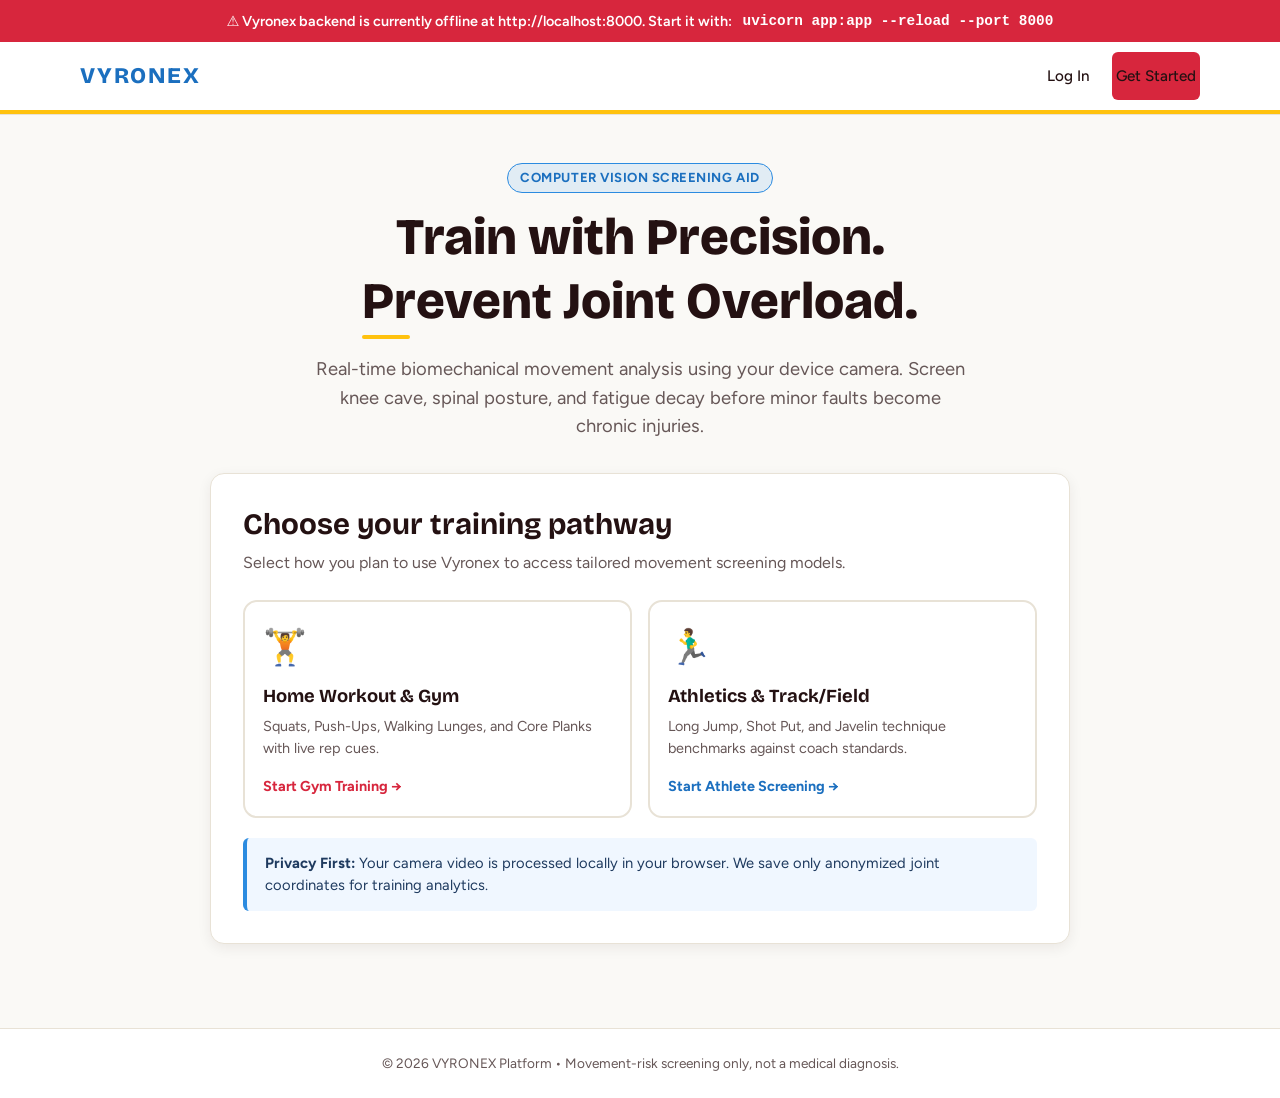
==== frontend/index.html @ e6121cdc "f" ====
<!doctype html>
<html lang="en">
<head>
  <meta charset="utf-8">
  <meta name="viewport" content="width=device-width, initial-scale=1">
  <title>VYRONEX — AI Injury-Risk & Movement Screening</title>
  <link rel="stylesheet" href="assets/css/style.css">
  <script type="module" src="assets/js/guard.js"></script>
</head>
<body>
  <header class="site-header">
    <div class="header-inner">
      <a class="brand" href="index.html">VYRONEX</a>
      <nav>
        <ul class="nav-links">
          <li><a href="login.html">Log In</a></li>
          <li><a href="signup.html" class="btn btn-primary btn-sm">Get Started</a></li>
        </ul>
      </nav>
    </div>
  </header>

  <main class="main-content" style="max-width: 900px; text-align: center; padding-top: 48px;">
    <div style="margin-bottom: 24px;">
      <span class="badge badge-info" style="margin-bottom: 12px;">Computer Vision Screening Aid</span>
      <h1 style="font-size: clamp(2rem, 5vw, 3.2rem); margin-bottom: 16px;">
        Train with Precision.<br>
        <span class="title-accent">Prevent Joint Overload.</span>
      </h1>
      <p style="font-size: 1.15rem; color: var(--muted); max-width: 650px; margin: 0 auto 32px;">
        Real-time biomechanical movement analysis using your device camera. Screen knee cave, spinal posture, and fatigue decay before minor faults become chronic injuries.
      </p>
    </div>

    <!-- Role Card Selection -->
    <div class="card" style="text-align: left; padding: 32px; margin-top: 24px;">
      <h2 style="margin-bottom: 8px;">Choose your training pathway</h2>
      <p style="color: var(--muted); margin-bottom: 24px;">Select how you plan to use Vyronex to access tailored movement screening models.</p>

      <div class="role-grid">
        <a href="signup.html?role=gym" class="role-card" style="text-decoration: none;">
          <div style="font-size: 2.2rem; margin-bottom: 8px;">🏋️</div>
          <strong>Home Workout & Gym</strong>
          <span>Squats, Push-Ups, Walking Lunges, and Core Planks with live rep cues.</span>
          <div style="margin-top: 16px; color: var(--red); font-weight: 700; font-size: 0.9rem;">Start Gym Training &rarr;</div>
        </a>

        <a href="signup.html?role=athlete" class="role-card" style="text-decoration: none;">
          <div style="font-size: 2.2rem; margin-bottom: 8px;">🏃‍♂️</div>
          <strong>Athletics & Track/Field</strong>
          <span>Long Jump, Shot Put, and Javelin technique benchmarks against coach standards.</span>
          <div style="margin-top: 16px; color: var(--blue-deep); font-weight: 700; font-size: 0.9rem;">Start Athlete Screening &rarr;</div>
        </a>
      </div>

      <div class="info-banner" style="margin-bottom: 0;">
        <strong>Privacy First:</strong> Your camera video is processed locally in your browser. We save only anonymized joint coordinates for training analytics.
      </div>
    </div>
  </main>

  <footer style="text-align: center; padding: 24px; color: var(--muted); font-size: 0.85rem; border-top: 1px solid var(--line); margin-top: auto; background: #fff;">
    &copy; 2026 VYRONEX Platform &bull; Movement-risk screening only, not a medical diagnosis.
  </footer>
</body>
</html>
---- frontend/assets/css/style.css ----
@import url('https://fonts.googleapis.com/css2?family=Bricolage+Grotesque:opsz,wght@12..96,600;700;800&family=Figtree:wght@400;500;600;700&display=swap');

:root {
  --white: #FFFFFF;
  --ink: #241112;
  --muted: #665757;
  --line: #E8E2D6;
  --red: #D7263D;
  --red-deep: #9B1226;
  --yellow: #FFC20E;
  --yellow-badge-bg: #FFE27A;
  --yellow-badge-text: #4A3500;
  --yellow-tint: #FFF8DC;
  --blue: #2B8BE0;
  --blue-deep: #1B6FBF;
  --green: #2A9D68;
  --bg-page: #FAF9F6;
  --shadow-sm: 0 2px 6px rgba(36, 17, 18, 0.04);
  --shadow-md: 0 4px 14px rgba(36, 17, 18, 0.07);
  --shadow-lg: 0 10px 24px rgba(36, 17, 18, 0.09);
  --radius-sm: 6px;
  --radius-md: 10px;
  --radius-lg: 14px;
}

* {
  box-sizing: border-box;
  margin: 0;
  padding: 0;
}

body {
  font-family: 'Figtree', system-ui, -apple-system, sans-serif;
  font-size: 16px;
  line-height: 1.55;
  color: var(--ink);
  background-color: var(--bg-page);
  min-height: 100vh;
  display: flex;
  flex-direction: column;
  -webkit-font-smoothing: antialiased;
}

h1, h2, h3, h4, h5, h6 {
  font-family: 'Bricolage Grotesque', system-ui, sans-serif;
  color: var(--ink);
  line-height: 1.25;
  font-weight: 700;
}

h1 {
  font-size: clamp(1.8rem, 4vw, 2.5rem);
  font-weight: 800;
}

h2 {
  font-size: clamp(1.4rem, 3vw, 1.85rem);
}

h3 {
  font-size: 1.2rem;
}

a {
  color: var(--red);
  text-decoration: none;
  transition: opacity 0.2s ease;
}

a:hover {
  text-decoration: underline;
}

a:focus-visible, button:focus-visible, input:focus-visible, select:focus-visible, textarea:focus-visible {
  outline: 3px solid var(--blue);
  outline-offset: 2px;
}

/* Yellow title underline accent */
.title-accent {
  position: relative;
  display: inline-block;
  padding-bottom: 6px;
}

.title-accent::after {
  content: '';
  position: absolute;
  bottom: 0;
  left: 0;
  width: 48px;
  height: 4px;
  background-color: var(--yellow);
  border-radius: 2px;
}

/* Header & Top Bar with Yellow Stripe */
.site-header {
  background: var(--white);
  border-bottom: 1px solid var(--line);
  position: relative;
  z-index: 50;
}

.site-header::after {
  content: '';
  display: block;
  width: 100%;
  height: 3.5px;
  background-color: var(--yellow);
}

.header-inner {
  max-width: 1160px;
  margin: 0 auto;
  padding: 0 20px;
  min-height: 68px;
  display: flex;
  align-items: center;
  justify-content: space-between;
  gap: 16px;
}

.brand {
  font-family: 'Bricolage Grotesque', sans-serif;
  font-size: 1.4rem;
  font-weight: 800;
  letter-spacing: 0.08em;
  color: var(--blue-deep);
  text-decoration: none;
  display: inline-flex;
  align-items: center;
  gap: 8px;
}

.brand:hover {
  text-decoration: none;
  opacity: 0.9;
}

.nav-links {
  display: flex;
  align-items: center;
  gap: 18px;
  list-style: none;
  flex-wrap: wrap;
}

.nav-links a {
  color: var(--ink);
  font-weight: 500;
  font-size: 0.95rem;
  padding: 8px 4px;
  position: relative;
  min-height: 48px;
  display: inline-flex;
  align-items: center;
}

.nav-links a:hover {
  color: var(--red);
  text-decoration: none;
}

.nav-links a.active {
  color: var(--red);
  font-weight: 700;
}

.nav-links a.active::after {
  content: '';
  position: absolute;
  bottom: 6px;
  left: 0;
  right: 0;
  height: 2.5px;
  background: var(--red);
  border-radius: 2px;
}

/* Main Layout & Containers */
.main-content {
  flex: 1;
  max-width: 1160px;
  width: 100%;
  margin: 0 auto;
  padding: 32px 20px 60px;
}

/* Cards & Panels */
.card {
  background: var(--white);
  border: 1px solid var(--line);
  border-radius: var(--radius-lg);
  padding: 24px;
  box-shadow: var(--shadow-md);
  margin-bottom: 24px;
}

.card-title {
  font-size: 1.25rem;
  margin-bottom: 12px;
  display: flex;
  align-items: center;
  justify-content: space-between;
}

/* Buttons */
button, .btn {
  font-family: inherit;
  font-size: 1rem;
  font-weight: 600;
  min-height: 48px;
  padding: 10px 24px;
  border-radius: var(--radius-md);
  border: 0;
  cursor: pointer;
  display: inline-flex;
  align-items: center;
  justify-content: center;
  gap: 8px;
  text-decoration: none;
  transition: all 0.15s ease-in-out;
}

button:disabled, .btn:disabled {
  opacity: 0.6;
  cursor: not-allowed;
}

.btn-primary {
  background: var(--red);
  color: var(--white);
}

.btn-primary:hover:not(:disabled) {
  background: #bf1c31;
  text-decoration: none;
  transform: translateY(-1px);
}

.btn-secondary {
  background: transparent;
  color: var(--blue);
  border: 2px solid var(--blue);
}

.btn-secondary:hover:not(:disabled) {
  background: rgba(43, 139, 224, 0.08);
  text-decoration: none;
}

.btn-blue {
  background: var(--blue);
  color: var(--white);
}

.btn-blue:hover:not(:disabled) {
  background: var(--blue-deep);
  text-decoration: none;
}

.btn-sm {
  min-height: 38px;
  padding: 6px 14px;
  font-size: 0.88rem;
  border-radius: var(--radius-sm);
}

/* Status Badges */
.badge {
  display: inline-flex;
  align-items: center;
  gap: 5px;
  padding: 4px 12px;
  border-radius: 999px;
  font-size: 0.82rem;
  font-weight: 700;
  text-transform: uppercase;
  letter-spacing: 0.04em;
}

.badge-good {
  background: var(--green);
  color: var(--white);
}

.badge-fix {
  background: var(--yellow-badge-bg);
  color: var(--yellow-badge-text);
  border: 1px solid var(--yellow);
}

.badge-risky {
  background: var(--red-deep);
  color: var(--white);
}

.badge-info {
  background: rgba(43, 139, 224, 0.12);
  color: var(--blue-deep);
  border: 1px solid var(--blue);
}

/* Form Styles */
.form-group {
  margin-bottom: 20px;
}

.form-group label {
  display: block;
  font-weight: 600;
  font-size: 0.95rem;
  margin-bottom: 6px;
  color: var(--ink);
}

.form-group .form-help {
  font-size: 0.85rem;
  color: var(--muted);
  margin-top: 4px;
}

input[type="text"],
input[type="email"],
input[type="password"],
input[type="number"],
input[type="date"],
select,
textarea {
  width: 100%;
  min-height: 48px;
  padding: 10px 14px;
  font-family: inherit;
  font-size: 1rem;
  color: var(--ink);
  background: var(--white);
  border: 1.5px solid var(--line);
  border-radius: var(--radius-md);
  transition: border-color 0.15s ease;
}

input:focus, select:focus, textarea:focus {
  border-color: var(--blue);
}

/* Role Selector Cards */
.role-grid {
  display: grid;
  grid-template-columns: 1fr 1fr;
  gap: 16px;
  margin-bottom: 20px;
}

@media (max-width: 600px) {
  .role-grid {
    grid-template-columns: 1fr;
  }
}

.role-card {
  border: 2px solid var(--line);
  border-radius: var(--radius-lg);
  padding: 18px;
  background: var(--white);
  cursor: pointer;
  transition: all 0.2s ease;
  display: flex;
  flex-direction: column;
  position: relative;
}

.role-card:hover {
  border-color: var(--yellow);
}

.role-card.selected {
  background: var(--yellow-tint);
  border-color: var(--yellow);
  box-shadow: 0 0 0 1px var(--yellow);
}

.role-card input[type="radio"] {
  position: absolute;
  top: 18px;
  right: 18px;
  width: 20px;
  height: 20px;
  accent-color: var(--red);
}

.role-card strong {
  font-family: 'Bricolage Grotesque', sans-serif;
  font-size: 1.15rem;
  color: var(--ink);
  margin-bottom: 4px;
}

.role-card span {
  font-size: 0.9rem;
  color: var(--muted);
}

/* Info & Disclaimer Banners */
.info-banner {
  background: #f0f7ff;
  border-left: 4px solid var(--blue);
  padding: 14px 18px;
  border-radius: var(--radius-sm);
  margin-bottom: 20px;
  color: #1e3a5f;
  font-size: 0.92rem;
}

.medical-disclaimer {
  background: #fff8f8;
  border-left: 4px solid var(--red);
  padding: 14px 18px;
  border-radius: var(--radius-sm);
  color: #7f1d1d;
  font-size: 0.88rem;
  margin-top: 24px;
}

/* Notification & Alerts */
.alert-error {
  background: #fef2f2;
  border: 1px solid #fecaca;
  color: var(--red-deep);
  padding: 14px 18px;
  border-radius: var(--radius-md);
  margin-bottom: 20px;
  font-size: 0.95rem;
}

.alert-success {
  background: #f0fdf4;
  border: 1px solid #bbf7d0;
  color: #166534;
  padding: 14px 18px;
  border-radius: var(--radius-md);
  margin-bottom: 20px;
  font-size: 0.95rem;
}

/* Backend Down Warning Bar */
.backend-banner {
  background: var(--red);
  color: var(--white);
  padding: 10px 20px;
  text-align: center;
  font-weight: 600;
  font-size: 0.9rem;
  display: flex;
  align-items: center;
  justify-content: center;
  gap: 10px;
}

/* Tables */
.table-responsive {
  overflow-x: auto;
  border-radius: var(--radius-md);
  border: 1px solid var(--line);
  background: var(--white);
}

.data-table {
  width: 100%;
  border-collapse: collapse;
  text-align: left;
}

.data-table th {
  background: var(--blue);
  color: var(--white);
  font-family: 'Bricolage Grotesque', sans-serif;
  font-weight: 700;
  padding: 14px 16px;
  font-size: 0.9rem;
  letter-spacing: 0.03em;
}

.data-table td {
  padding: 14px 16px;
  border-bottom: 1px solid var(--line);
  font-size: 0.95rem;
}

.data-table tbody tr:hover {
  background-color: #faf8f5;
  cursor: pointer;
}

/* Activity Grid */
.activity-grid {
  display: grid;
  grid-template-columns: repeat(auto-fill, minmax(260px, 1fr));
  gap: 20px;
  margin-top: 20px;
}

.activity-card {
  background: var(--white);
  border: 1px solid var(--line);
  border-radius: var(--radius-lg);
  padding: 22px;
  box-shadow: var(--shadow-md);
  display: flex;
  flex-direction: column;
  justify-content: space-between;
  transition: transform 0.2s ease, box-shadow 0.2s ease;
  text-decoration: none;
  color: inherit;
}

.activity-card:hover {
  transform: translateY(-3px);
  box-shadow: var(--shadow-lg);
  border-color: var(--blue);
  text-decoration: none;
}

.activity-icon {
  font-size: 2.2rem;
  margin-bottom: 12px;
}

.activity-card h3 {
  color: var(--blue-deep);
  margin-bottom: 6px;
}

.activity-card p {
  color: var(--muted);
  font-size: 0.9rem;
  margin-bottom: 16px;
  flex: 1;
}

/* Camera & Live Workout Panel */
.camera-panel {
  background: var(--white);
  border: 1px solid var(--line);
  border-top: 4px solid var(--blue);
  border-radius: var(--radius-lg);
  padding: 20px;
  box-shadow: var(--shadow-md);
}

.camera-wrapper {
  position: relative;
  width: 100%;
  max-width: 680px;
  margin: 0 auto;
  aspect-ratio: 4/3;
  background: #111;
  border-radius: var(--radius-md);
  overflow: hidden;
}

.camera-wrapper video, .camera-wrapper canvas {
  position: absolute;
  inset: 0;
  width: 100%;
  height: 100%;
  object-fit: cover;
}

.coach-hud {
  margin-top: 16px;
  background: #faf8f5;
  border: 1px solid var(--line);
  border-radius: var(--radius-md);
  padding: 16px;
  text-align: center;
}

.coach-hud-cue {
  font-family: 'Bricolage Grotesque', sans-serif;
  font-size: 1.4rem;
  font-weight: 800;
  color: var(--red);
  min-height: 2.2em;
  display: flex;
  align-items: center;
  justify-content: center;
}

/* Tabs */
.tab-row {
  display: flex;
  gap: 10px;
  border-bottom: 2px solid var(--line);
  margin-bottom: 20px;
}

.tab-btn {
  background: none;
  border: none;
  border-radius: 0;
  padding: 12px 20px;
  font-weight: 600;
  color: var(--muted);
  border-bottom: 3px solid transparent;
  margin-bottom: -2px;
}

.tab-btn.active {
  color: var(--red);
  border-bottom-color: var(--red);
}

/* Loading Spinners */
.spinner {
  display: inline-block;
  width: 22px;
  height: 22px;
  border: 3px solid rgba(0, 0, 0, 0.1);
  border-top-color: currentColor;
  border-radius: 50%;
  animation: spin 0.8s linear infinite;
}

@keyframes spin {
  to { transform: rotate(360deg); }
}

@media (prefers-reduced-motion: reduce) {
  * {
    animation-duration: 0.01ms !important;
    transition-duration: 0.01ms !important;
  }
}
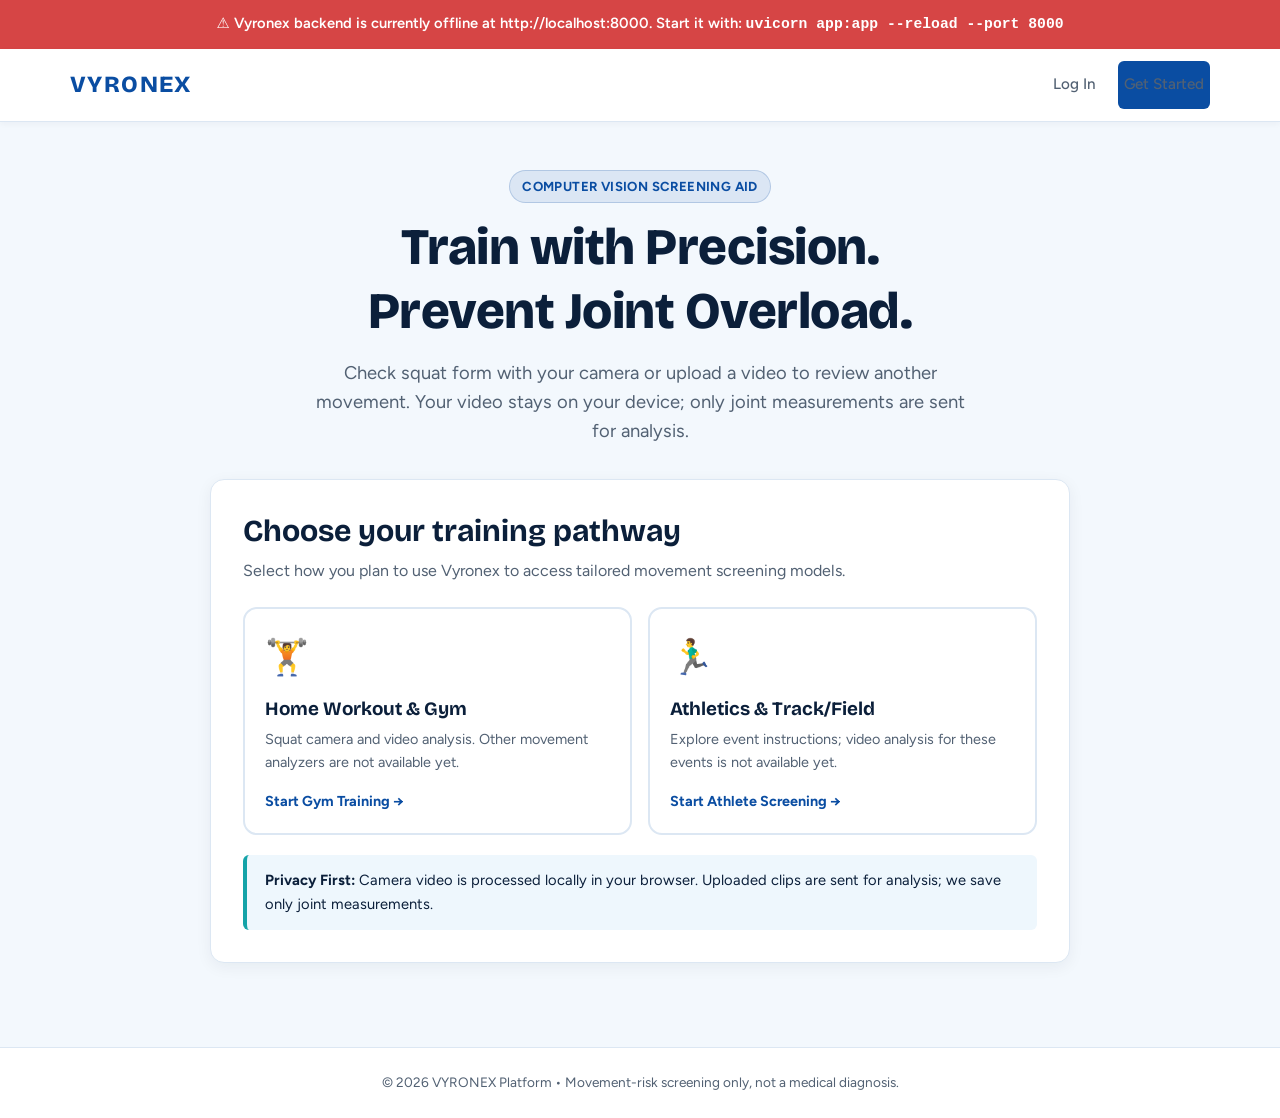
==== commit 48ce7a63: "fd" ====
--- a/frontend/index.html
+++ b/frontend/index.html
@@ -28,7 +28,7 @@
         <span class="title-accent">Prevent Joint Overload.</span>
       </h1>
       <p style="font-size: 1.15rem; color: var(--muted); max-width: 650px; margin: 0 auto 32px;">
-        Real-time biomechanical movement analysis using your device camera. Screen knee cave, spinal posture, and fatigue decay before minor faults become chronic injuries.
+        Check squat form with your camera or upload a video to review another movement. Your video stays on your device; only joint measurements are sent for analysis.
       </p>
     </div>
 
@@ -41,20 +41,20 @@
         <a href="signup.html?role=gym" class="role-card" style="text-decoration: none;">
           <div style="font-size: 2.2rem; margin-bottom: 8px;">🏋️</div>
           <strong>Home Workout & Gym</strong>
-          <span>Squats, Push-Ups, Walking Lunges, and Core Planks with live rep cues.</span>
+          <span>Squat camera and video analysis. Other movement analyzers are not available yet.</span>
           <div style="margin-top: 16px; color: var(--red); font-weight: 700; font-size: 0.9rem;">Start Gym Training &rarr;</div>
         </a>
 
         <a href="signup.html?role=athlete" class="role-card" style="text-decoration: none;">
           <div style="font-size: 2.2rem; margin-bottom: 8px;">🏃‍♂️</div>
           <strong>Athletics & Track/Field</strong>
-          <span>Long Jump, Shot Put, and Javelin technique benchmarks against coach standards.</span>
+          <span>Explore event instructions; video analysis for these events is not available yet.</span>
           <div style="margin-top: 16px; color: var(--blue-deep); font-weight: 700; font-size: 0.9rem;">Start Athlete Screening &rarr;</div>
         </a>
       </div>
 
       <div class="info-banner" style="margin-bottom: 0;">
-        <strong>Privacy First:</strong> Your camera video is processed locally in your browser. We save only anonymized joint coordinates for training analytics.
+        <strong>Privacy First:</strong> Camera video is processed locally in your browser. Uploaded clips are sent for analysis; we save only joint measurements.
       </div>
     </div>
   </main>
--- a/frontend/assets/css/style.css
+++ b/frontend/assets/css/style.css
@@ -1,26 +1,49 @@
 @import url('https://fonts.googleapis.com/css2?family=Bricolage+Grotesque:opsz,wght@12..96,600;700;800&family=Figtree:wght@400;500;600;700&display=swap');
 
 :root {
-  --white: #FFFFFF;
-  --ink: #241112;
-  --muted: #665757;
-  --line: #E8E2D6;
-  --red: #D7263D;
-  --red-deep: #9B1226;
-  --yellow: #FFC20E;
-  --yellow-badge-bg: #FFE27A;
-  --yellow-badge-text: #4A3500;
-  --yellow-tint: #FFF8DC;
-  --blue: #2B8BE0;
-  --blue-deep: #1B6FBF;
-  --green: #2A9D68;
-  --bg-page: #FAF9F6;
-  --shadow-sm: 0 2px 6px rgba(36, 17, 18, 0.04);
-  --shadow-md: 0 4px 14px rgba(36, 17, 18, 0.07);
-  --shadow-lg: 0 10px 24px rgba(36, 17, 18, 0.09);
+  --primary: #0A4DA2;       /* Deep Medical Blue: main buttons, links, active tab, logo */
+  --secondary: #14A3A8;     /* Teal: secondary buttons, icons, progress, chart accents */
+  --accent: #5BB8F5;        /* Sky Blue: highlights, hover, focus ring, selected states */
+  --bg: #F3F8FD;            /* Soft Blue-White: page background */
+  --card: #FFFFFF;          /* Cards, forms, panels (1px border #DCE7F3, soft shadow) */
+  --heading: #0B1F3A;       /* Dark Navy: all headings */
+  --text: #526173;          /* Slate Gray: body and secondary text */
+  --success: #22A06B;       /* Green: correct reps and "Good" only */
+  --warn: #E8A317;          /* Amber: "Fix / Watch your form" */
+  --danger: #D64545;        /* Red: "High risk" */
+  --border: #DCE7F3;
+  --ink: var(--heading);
+  --muted: var(--text);
+  --line: var(--border);
+  --red: var(--primary);
+  --red-deep: var(--danger);
+  --yellow: var(--accent);
+  --yellow-badge-text: var(--heading);
+  --yellow-tint: rgba(91, 184, 245, 0.14);
+  --blue: var(--primary);
+  --blue-deep: var(--primary);
+  --green: var(--success);
+  --surface: var(--bg);
+  --surface-raised: var(--card);
+  --white: var(--card);
+  --shadow-sm: 0 2px 6px rgba(11, 31, 58, 0.04);
+  --shadow-md: 0 4px 16px rgba(11, 31, 58, 0.06);
+  --shadow-lg: 0 10px 28px rgba(11, 31, 58, 0.09);
   --radius-sm: 6px;
   --radius-md: 10px;
   --radius-lg: 14px;
+}
+
+.alignment-gauge[data-status="Good"] {
+  background: conic-gradient(var(--success) 0deg, #e8edf4 0deg);
+}
+
+.alignment-gauge[data-status="Watch"] {
+  background: conic-gradient(var(--warn) 0deg, #e8edf4 0deg);
+}
+
+.alignment-gauge[data-status="Fix"] {
+  background: conic-gradient(var(--danger) 0deg, #e8edf4 0deg);
 }
 
 * {
@@ -29,12 +52,16 @@
   padding: 0;
 }
 
+[hidden] {
+  display: none !important;
+}
+
 body {
-  font-family: 'Figtree', system-ui, -apple-system, sans-serif;
+  font-family: 'Figtree', system-ui, -apple-system, BlinkMacSystemFont, "Segoe UI", Roboto, sans-serif;
   font-size: 16px;
-  line-height: 1.55;
-  color: var(--ink);
-  background-color: var(--bg-page);
+  line-height: 1.6;
+  color: var(--text);
+  background-color: var(--bg);
   min-height: 100vh;
   display: flex;
   flex-direction: column;
@@ -43,78 +70,59 @@
 
 h1, h2, h3, h4, h5, h6 {
   font-family: 'Bricolage Grotesque', system-ui, sans-serif;
-  color: var(--ink);
+  color: var(--heading);
   line-height: 1.25;
   font-weight: 700;
 }
 
 h1 {
-  font-size: clamp(1.8rem, 4vw, 2.5rem);
+  font-size: clamp(1.85rem, 4.5vw, 2.6rem);
   font-weight: 800;
+  letter-spacing: -0.01em;
 }
 
 h2 {
-  font-size: clamp(1.4rem, 3vw, 1.85rem);
+  font-size: clamp(1.4rem, 3.2vw, 1.9rem);
 }
 
 h3 {
-  font-size: 1.2rem;
+  font-size: 1.22rem;
 }
 
 a {
-  color: var(--red);
+  color: var(--primary);
   text-decoration: none;
-  transition: opacity 0.2s ease;
+  transition: color 0.15s ease, opacity 0.15s ease;
 }
 
 a:hover {
   text-decoration: underline;
 }
 
-a:focus-visible, button:focus-visible, input:focus-visible, select:focus-visible, textarea:focus-visible {
-  outline: 3px solid var(--blue);
+a:focus-visible,
+button:focus-visible,
+input:focus-visible,
+select:focus-visible,
+textarea:focus-visible {
+  outline: 3px solid var(--accent);
   outline-offset: 2px;
 }
 
-/* Yellow title underline accent */
-.title-accent {
-  position: relative;
-  display: inline-block;
-  padding-bottom: 6px;
-}
-
-.title-accent::after {
-  content: '';
-  position: absolute;
-  bottom: 0;
-  left: 0;
-  width: 48px;
-  height: 4px;
-  background-color: var(--yellow);
-  border-radius: 2px;
-}
-
-/* Header & Top Bar with Yellow Stripe */
+/* Header & Top Navigation */
 .site-header {
-  background: var(--white);
-  border-bottom: 1px solid var(--line);
-  position: relative;
-  z-index: 50;
-}
-
-.site-header::after {
-  content: '';
-  display: block;
-  width: 100%;
-  height: 3.5px;
-  background-color: var(--yellow);
+  background: var(--card);
+  border-bottom: 1px solid var(--border);
+  position: sticky;
+  top: 0;
+  z-index: 100;
+  box-shadow: var(--shadow-sm);
 }
 
 .header-inner {
-  max-width: 1160px;
+  max-width: 1180px;
   margin: 0 auto;
   padding: 0 20px;
-  min-height: 68px;
+  min-height: 72px;
   display: flex;
   align-items: center;
   justify-content: space-between;
@@ -123,10 +131,10 @@
 
 .brand {
   font-family: 'Bricolage Grotesque', sans-serif;
-  font-size: 1.4rem;
+  font-size: 1.45rem;
   font-weight: 800;
-  letter-spacing: 0.08em;
-  color: var(--blue-deep);
+  letter-spacing: 0.06em;
+  color: var(--primary);
   text-decoration: none;
   display: inline-flex;
   align-items: center;
@@ -135,22 +143,32 @@
 
 .brand:hover {
   text-decoration: none;
-  opacity: 0.9;
+  opacity: 0.92;
+}
+
+.brand-badge {
+  font-size: 0.72rem;
+  font-weight: 700;
+  padding: 2px 8px;
+  border-radius: 999px;
+  background: rgba(10, 77, 162, 0.08);
+  color: var(--primary);
+  text-transform: uppercase;
 }
 
 .nav-links {
   display: flex;
   align-items: center;
-  gap: 18px;
+  gap: 16px;
   list-style: none;
   flex-wrap: wrap;
 }
 
 .nav-links a {
-  color: var(--ink);
+  color: var(--text);
   font-weight: 500;
   font-size: 0.95rem;
-  padding: 8px 4px;
+  padding: 8px 6px;
   position: relative;
   min-height: 48px;
   display: inline-flex;
@@ -158,39 +176,334 @@
 }
 
 .nav-links a:hover {
-  color: var(--red);
+  color: var(--primary);
   text-decoration: none;
 }
 
 .nav-links a.active {
-  color: var(--red);
+  color: var(--primary);
   font-weight: 700;
 }
 
 .nav-links a.active::after {
   content: '';
   position: absolute;
-  bottom: 6px;
+  bottom: 8px;
   left: 0;
   right: 0;
-  height: 2.5px;
-  background: var(--red);
+  height: 3px;
+  background: var(--primary);
   border-radius: 2px;
 }
 
-/* Main Layout & Containers */
+/* Main Container Layout */
 .main-content {
   flex: 1;
-  max-width: 1160px;
+  max-width: 1180px;
   width: 100%;
   margin: 0 auto;
   padding: 32px 20px 60px;
 }
 
+.alignment-dashboard {
+  margin-bottom: 30px;
+}
+
+.alignment-dashboard-content {
+  display: grid;
+  gap: 18px;
+}
+
+.alignment-dashboard-top,
+.alignment-chart-grid {
+  display: grid;
+  grid-template-columns: repeat(auto-fit, minmax(min(100%, 250px), 1fr));
+  gap: 16px;
+  align-items: stretch;
+}
+
+.alignment-overview,
+.body-map-card,
+.alignment-focus-card {
+  min-height: 210px;
+  padding: 18px;
+  border: 1px solid var(--border);
+  border-radius: var(--radius-md);
+  background: var(--card);
+}
+
+.alignment-overview {
+  display: flex;
+  align-items: center;
+  gap: 18px;
+}
+
+.alignment-dashboard-gauge,
+.alignment-gauge {
+  --gauge-color: var(--text);
+  display: grid;
+  place-items: center;
+  flex: 0 0 auto;
+  width: 120px;
+  height: 120px;
+  border-radius: 50%;
+  background: conic-gradient(var(--gauge-color) 0deg, #e8edf4 0deg);
+  position: relative;
+}
+
+.alignment-dashboard-gauge::before,
+.alignment-gauge::before {
+  content: "";
+  position: absolute;
+  inset: 9px;
+  border-radius: 50%;
+  background: var(--card);
+}
+
+.alignment-dashboard-gauge span,
+.alignment-gauge span {
+  position: relative;
+  display: flex;
+  align-items: baseline;
+  color: var(--heading);
+}
+
+.alignment-dashboard-gauge strong,
+.alignment-gauge span {
+  font-size: 1.7rem;
+  font-weight: 800;
+}
+
+.alignment-dashboard-gauge small {
+  color: var(--muted);
+  font-size: 0.8rem;
+}
+
+.alignment-status {
+  display: inline-flex;
+  align-items: center;
+  min-height: 26px;
+  padding: 2px 9px;
+  border-radius: 999px;
+  font-weight: 700;
+}
+
+.alignment-status.is-good,
+.body-map-part.is-good {
+  color: var(--success);
+}
+
+.alignment-status.is-watch,
+.body-map-part.is-watch {
+  color: var(--warn);
+}
+
+.alignment-status.is-fix,
+.body-map-part.is-fix {
+  color: var(--danger);
+}
+
+.alignment-status.is-unassessed {
+  color: #7b8794;
+  background: #edf1f5;
+}
+
+.body-map-card {
+  text-align: center;
+}
+
+.body-map-card svg {
+  display: block;
+  height: 150px;
+  margin: 6px auto;
+}
+
+.body-map-part {
+  fill: currentColor;
+  stroke: currentColor;
+  stroke-width: 3px;
+  opacity: 0.65;
+}
+
+.body-map-limb {
+  fill: none;
+  stroke-width: 8px;
+  stroke-linecap: round;
+}
+
+.alignment-legend {
+  display: flex;
+  flex-wrap: wrap;
+  justify-content: center;
+  gap: 8px 14px;
+  margin: 8px 0;
+  font-size: 0.88rem;
+}
+
+.alignment-legend span {
+  display: inline-flex;
+  align-items: center;
+  gap: 5px;
+}
+
+.alignment-legend i {
+  width: 11px;
+  height: 11px;
+  border-radius: 50%;
+  background: #aeb8c2;
+}
+
+.alignment-legend i.is-good { background: var(--success); }
+.alignment-legend i.is-watch { background: var(--warn); }
+.alignment-legend i.is-fix { background: var(--danger); }
+
+.body-map-part.is-unassessed {
+  color: #aeb8c2;
+}
+
+.alignment-chart {
+  height: 190px;
+  position: relative;
+}
+
+.alignment-chart p {
+  padding: 54px 12px;
+  text-align: center;
+  color: var(--muted);
+}
+
+.alignment-focus-card {
+  border-left: 4px solid var(--secondary);
+}
+
+.live-analysis-layout {
+  display: grid;
+  grid-template-columns: minmax(0, 1.7fr) minmax(260px, 0.8fr);
+  gap: 16px;
+  align-items: start;
+}
+
+.live-alignment-panel {
+  margin: 0;
+  padding: 16px;
+}
+
+.live-alignment-panel .alignment-gauge {
+  width: 100px;
+  height: 100px;
+  margin: 10px auto 4px;
+}
+
+.alignment-metrics-list {
+  display: grid;
+  gap: 10px;
+  margin-top: 12px;
+}
+
+.alignment-metric {
+  padding-bottom: 8px;
+  border-bottom: 1px solid var(--border);
+}
+
+.alignment-metric > div:first-child {
+  display: flex;
+  align-items: center;
+  justify-content: space-between;
+  gap: 8px;
+}
+
+.alignment-metric strong {
+  font-size: 0.82rem;
+}
+
+.alignment-metric small {
+  display: block;
+  color: var(--muted);
+  font-size: 0.9rem;
+}
+
+.alignment-meter {
+  height: 6px;
+  margin-top: 5px;
+  overflow: hidden;
+  border-radius: 99px;
+  background: #e8edf4;
+}
+
+.alignment-meter i {
+  display: block;
+  height: 100%;
+  background: var(--text);
+}
+
+.alignment-meter i.is-good { background: var(--success); }
+.alignment-meter i.is-watch { background: var(--warn); }
+.alignment-meter i.is-fix { background: var(--danger); }
+.alignment-unassessed { color: var(--muted); }
+
+.report-alignment-summary {
+  display: flex;
+  align-items: center;
+  gap: 16px;
+  margin-bottom: 14px;
+}
+
+.report-alignment-summary .alignment-gauge {
+  width: 92px;
+  height: 92px;
+}
+
+.alignment-strip {
+  display: flex;
+  flex-wrap: wrap;
+  gap: 6px;
+  margin: 10px 0 16px;
+}
+
+.alignment-strip-item {
+  width: 26px;
+  height: 26px;
+  border-radius: 5px;
+  border: 1px solid var(--border);
+  background: #e8edf4;
+}
+
+.alignment-strip-item.is-good { background: var(--success); }
+.alignment-strip-item.is-watch { background: var(--warn); }
+.alignment-strip-item.is-fix { background: var(--danger); }
+
+.alignment-report-table {
+  width: 100%;
+  border-collapse: collapse;
+}
+
+.alignment-report-table th,
+.alignment-report-table td {
+  padding: 9px;
+  border-bottom: 1px solid var(--border);
+  text-align: left;
+  vertical-align: top;
+}
+
+.alignment-report-table th {
+  color: var(--card);
+  background: var(--primary);
+}
+
+@media (max-width: 760px) {
+  .live-analysis-layout {
+    grid-template-columns: 1fr;
+  }
+
+  .alignment-overview {
+    min-height: auto;
+  }
+}
+
 /* Cards & Panels */
 .card {
-  background: var(--white);
-  border: 1px solid var(--line);
+  background: var(--card);
+  border: 1px solid var(--border);
   border-radius: var(--radius-lg);
   padding: 24px;
   box-shadow: var(--shadow-md);
@@ -200,6 +513,7 @@
 .card-title {
   font-size: 1.25rem;
   margin-bottom: 12px;
+  color: var(--heading);
   display: flex;
   align-items: center;
   justify-content: space-between;
@@ -224,82 +538,83 @@
 }
 
 button:disabled, .btn:disabled {
-  opacity: 0.6;
+  opacity: 0.55;
   cursor: not-allowed;
 }
 
 .btn-primary {
-  background: var(--red);
-  color: var(--white);
+  background: var(--primary);
+  color: var(--card);
 }
 
 .btn-primary:hover:not(:disabled) {
-  background: #bf1c31;
+  background: #083d82;
   text-decoration: none;
   transform: translateY(-1px);
+  box-shadow: var(--shadow-sm);
 }
 
 .btn-secondary {
   background: transparent;
-  color: var(--blue);
-  border: 2px solid var(--blue);
+  color: var(--secondary);
+  border: 2px solid var(--secondary);
 }
 
 .btn-secondary:hover:not(:disabled) {
-  background: rgba(43, 139, 224, 0.08);
+  background: rgba(20, 163, 168, 0.08);
   text-decoration: none;
 }
 
-.btn-blue {
-  background: var(--blue);
-  color: var(--white);
-}
-
-.btn-blue:hover:not(:disabled) {
-  background: var(--blue-deep);
+.btn-teal {
+  background: var(--secondary);
+  color: var(--card);
+}
+
+.btn-teal:hover:not(:disabled) {
+  background: #0f868a;
   text-decoration: none;
 }
 
 .btn-sm {
-  min-height: 38px;
+  min-height: 48px;
   padding: 6px 14px;
   font-size: 0.88rem;
   border-radius: var(--radius-sm);
 }
 
-/* Status Badges */
+/* Status Badges with Words and Specific Colors */
 .badge {
   display: inline-flex;
   align-items: center;
   gap: 5px;
-  padding: 4px 12px;
+  padding: 5px 12px;
   border-radius: 999px;
   font-size: 0.82rem;
   font-weight: 700;
+  letter-spacing: 0.03em;
   text-transform: uppercase;
-  letter-spacing: 0.04em;
+  white-space: nowrap;
 }
 
 .badge-good {
-  background: var(--green);
-  color: var(--white);
+  background: var(--success);
+  color: var(--heading);
 }
 
 .badge-fix {
-  background: var(--yellow-badge-bg);
-  color: var(--yellow-badge-text);
-  border: 1px solid var(--yellow);
+  background: var(--warn);
+  color: var(--heading);
 }
 
 .badge-risky {
-  background: var(--red-deep);
-  color: var(--white);
+  background: var(--danger);
+  color: #FFFFFF;
 }
 
 .badge-info {
-  background: rgba(43, 139, 224, 0.12);
-  color: var(--blue-deep);
-  border: 1px solid var(--blue);
+  background: rgba(10, 77, 162, 0.1);
+  color: var(--primary);
+  border: 1px solid rgba(10, 77, 162, 0.2);
 }
 
 /* Form Styles */
@@ -312,12 +627,12 @@
   font-weight: 600;
   font-size: 0.95rem;
   margin-bottom: 6px;
-  color: var(--ink);
-}
-
-.form-group .form-help {
+  color: var(--heading);
+}
+
+.form-help {
   font-size: 0.85rem;
-  color: var(--muted);
+  color: var(--text);
   margin-top: 4px;
 }
 
@@ -333,15 +648,16 @@
   padding: 10px 14px;
   font-family: inherit;
   font-size: 1rem;
-  color: var(--ink);
-  background: var(--white);
-  border: 1.5px solid var(--line);
+  color: var(--heading);
+  background: var(--card);
+  border: 1.5px solid var(--border);
   border-radius: var(--radius-md);
-  transition: border-color 0.15s ease;
+  transition: border-color 0.15s ease, box-shadow 0.15s ease;
 }
 
 input:focus, select:focus, textarea:focus {
-  border-color: var(--blue);
+  border-color: var(--primary);
+  box-shadow: 0 0 0 3px rgba(91, 184, 245, 0.35);
 }
 
 /* Role Selector Cards */
@@ -359,10 +675,10 @@
 }
 
 .role-card {
-  border: 2px solid var(--line);
+  border: 2px solid var(--border);
   border-radius: var(--radius-lg);
-  padding: 18px;
-  background: var(--white);
+  padding: 20px;
+  background: var(--card);
   cursor: pointer;
   transition: all 0.2s ease;
   display: flex;
@@ -371,13 +687,13 @@
 }
 
 .role-card:hover {
-  border-color: var(--yellow);
+  border-color: var(--accent);
 }
 
 .role-card.selected {
-  background: var(--yellow-tint);
-  border-color: var(--yellow);
-  box-shadow: 0 0 0 1px var(--yellow);
+  background: rgba(91, 184, 245, 0.1);
+  border-color: var(--primary);
+  box-shadow: 0 0 0 1px var(--primary);
 }
 
 .role-card input[type="radio"] {
@@ -386,47 +702,46 @@
   right: 18px;
   width: 20px;
   height: 20px;
-  accent-color: var(--red);
+  accent-color: var(--primary);
 }
 
 .role-card strong {
   font-family: 'Bricolage Grotesque', sans-serif;
-  font-size: 1.15rem;
-  color: var(--ink);
+  font-size: 1.18rem;
+  color: var(--heading);
   margin-bottom: 4px;
 }
 
 .role-card span {
   font-size: 0.9rem;
-  color: var(--muted);
-}
-
-/* Info & Disclaimer Banners */
+  color: var(--text);
+}
+
+/* Info & Medical Disclaimer Banners */
 .info-banner {
-  background: #f0f7ff;
-  border-left: 4px solid var(--blue);
+  background: #eef7fd;
+  border-left: 4px solid var(--secondary);
   padding: 14px 18px;
   border-radius: var(--radius-sm);
   margin-bottom: 20px;
-  color: #1e3a5f;
+  color: var(--heading);
   font-size: 0.92rem;
 }
 
 .medical-disclaimer {
-  background: #fff8f8;
-  border-left: 4px solid var(--red);
+  background: #fdf5f5;
+  border-left: 4px solid var(--danger);
   padding: 14px 18px;
   border-radius: var(--radius-sm);
-  color: #7f1d1d;
+  color: #7a1e1e;
   font-size: 0.88rem;
   margin-top: 24px;
 }
 
-/* Notification & Alerts */
 .alert-error {
-  background: #fef2f2;
-  border: 1px solid #fecaca;
-  color: var(--red-deep);
+  background: #fdf2f2;
+  border: 1px solid #f8d7d7;
+  color: var(--danger);
   padding: 14px 18px;
   border-radius: var(--radius-md);
   margin-bottom: 20px;
@@ -434,35 +749,31 @@
 }
 
 .alert-success {
-  background: #f0fdf4;
-  border: 1px solid #bbf7d0;
-  color: #166534;
+  background: #f0faf5;
+  border: 1px solid #c9eee0;
+  color: var(--success);
   padding: 14px 18px;
   border-radius: var(--radius-md);
   margin-bottom: 20px;
   font-size: 0.95rem;
 }
 
-/* Backend Down Warning Bar */
+/* Backend Offline Warning Bar */
 .backend-banner {
-  background: var(--red);
-  color: var(--white);
-  padding: 10px 20px;
+  background: var(--danger);
+  color: #FFFFFF;
+  padding: 12px 20px;
   text-align: center;
   font-weight: 600;
-  font-size: 0.9rem;
-  display: flex;
-  align-items: center;
-  justify-content: center;
-  gap: 10px;
+  font-size: 0.92rem;
 }
 
 /* Tables */
 .table-responsive {
   overflow-x: auto;
   border-radius: var(--radius-md);
-  border: 1px solid var(--line);
-  background: var(--white);
+  border: 1px solid var(--border);
+  background: var(--card);
 }
 
 .data-table {
@@ -472,23 +783,23 @@
 }
 
 .data-table th {
-  background: var(--blue);
-  color: var(--white);
+  background: var(--primary);
+  color: #FFFFFF;
   font-family: 'Bricolage Grotesque', sans-serif;
   font-weight: 700;
   padding: 14px 16px;
-  font-size: 0.9rem;
-  letter-spacing: 0.03em;
+  font-size: 0.92rem;
+  letter-spacing: 0.02em;
 }
 
 .data-table td {
   padding: 14px 16px;
-  border-bottom: 1px solid var(--line);
+  border-bottom: 1px solid var(--border);
   font-size: 0.95rem;
 }
 
 .data-table tbody tr:hover {
-  background-color: #faf8f5;
+  background-color: #f7fafd;
   cursor: pointer;
 }
 
@@ -501,15 +812,15 @@
 }
 
 .activity-card {
-  background: var(--white);
-  border: 1px solid var(--line);
+  background: var(--card);
+  border: 1px solid var(--border);
   border-radius: var(--radius-lg);
-  padding: 22px;
+  padding: 24px;
   box-shadow: var(--shadow-md);
   display: flex;
   flex-direction: column;
   justify-content: space-between;
-  transition: transform 0.2s ease, box-shadow 0.2s ease;
+  transition: transform 0.2s ease, box-shadow 0.2s ease, border-color 0.2s ease;
   text-decoration: none;
   color: inherit;
 }
@@ -517,32 +828,32 @@
 .activity-card:hover {
   transform: translateY(-3px);
   box-shadow: var(--shadow-lg);
-  border-color: var(--blue);
+  border-color: var(--secondary);
   text-decoration: none;
 }
 
 .activity-icon {
-  font-size: 2.2rem;
+  font-size: 2.3rem;
   margin-bottom: 12px;
 }
 
 .activity-card h3 {
-  color: var(--blue-deep);
+  color: var(--heading);
   margin-bottom: 6px;
 }
 
 .activity-card p {
-  color: var(--muted);
-  font-size: 0.9rem;
-  margin-bottom: 16px;
+  color: var(--text);
+  font-size: 0.92rem;
+  margin-bottom: 18px;
   flex: 1;
 }
 
 /* Camera & Live Workout Panel */
 .camera-panel {
-  background: var(--white);
-  border: 1px solid var(--line);
-  border-top: 4px solid var(--blue);
+  background: var(--card);
+  border: 1px solid var(--border);
+  border-top: 4px solid var(--primary);
   border-radius: var(--radius-lg);
   padding: 20px;
   box-shadow: var(--shadow-md);
@@ -551,10 +862,10 @@
 .camera-wrapper {
   position: relative;
   width: 100%;
-  max-width: 680px;
+  max-width: 640px;
   margin: 0 auto;
   aspect-ratio: 4/3;
-  background: #111;
+  background: #000;
   border-radius: var(--radius-md);
   overflow: hidden;
 }
@@ -567,20 +878,36 @@
   object-fit: cover;
 }
 
+.camera-guide-overlay {
+  position: absolute;
+  top: 12px;
+  left: 12px;
+  right: 12px;
+  background: rgba(11, 31, 58, 0.85);
+  color: #FFFFFF;
+  padding: 10px 14px;
+  border-radius: var(--radius-sm);
+  font-size: 0.9rem;
+  font-weight: 600;
+  text-align: center;
+  z-index: 10;
+  backdrop-filter: blur(4px);
+}
+
 .coach-hud {
-  margin-top: 16px;
-  background: #faf8f5;
-  border: 1px solid var(--line);
+  margin-top: 18px;
+  background: #f7fafd;
+  border: 1px solid var(--border);
   border-radius: var(--radius-md);
-  padding: 16px;
+  padding: 18px;
   text-align: center;
 }
 
 .coach-hud-cue {
   font-family: 'Bricolage Grotesque', sans-serif;
-  font-size: 1.4rem;
+  font-size: 1.45rem;
   font-weight: 800;
-  color: var(--red);
+  color: var(--primary);
   min-height: 2.2em;
   display: flex;
   align-items: center;
@@ -590,8 +917,8 @@
 /* Tabs */
 .tab-row {
   display: flex;
-  gap: 10px;
-  border-bottom: 2px solid var(--line);
+  gap: 12px;
+  border-bottom: 2px solid var(--border);
   margin-bottom: 20px;
 }
 
@@ -601,21 +928,118 @@
   border-radius: 0;
   padding: 12px 20px;
   font-weight: 600;
-  color: var(--muted);
+  color: var(--text);
   border-bottom: 3px solid transparent;
   margin-bottom: -2px;
 }
 
 .tab-btn.active {
-  color: var(--red);
-  border-bottom-color: var(--red);
+  color: var(--primary);
+  border-bottom-color: var(--primary);
+}
+
+/* Debug / Camera Check Panel */
+.debug-panel {
+  background: #f4f8fc;
+  border: 1px solid var(--border);
+  border-radius: var(--radius-md);
+  padding: 14px 18px;
+  margin-top: 16px;
+  font-size: 0.85rem;
+  color: var(--heading);
+}
+
+.debug-header {
+  display: flex;
+  width: 100%;
+  min-height: 48px;
+  justify-content: space-between;
+  align-items: center;
+  padding: 0;
+  border: 0;
+  background: transparent;
+  color: var(--heading);
+  text-align: left;
+  cursor: pointer;
+  font-weight: 700;
+}
+
+.debug-content {
+  margin-top: 10px;
+  padding-top: 10px;
+  border-top: 1px solid var(--border);
+  display: grid;
+  grid-template-columns: repeat(auto-fit, minmax(180px, 1fr));
+  gap: 8px;
+}
+
+.signup-layout {
+  display: grid;
+  grid-template-columns: minmax(0, 0.9fr) minmax(0, 1.1fr);
+  gap: 36px;
+  align-items: start;
+}
+
+.signup-password-fields,
+.responsive-fields {
+  display: grid;
+  gap: 14px;
+}
+
+.signup-password-fields {
+  grid-template-columns: repeat(2, minmax(0, 1fr));
+}
+
+.responsive-fields {
+  grid-template-columns: repeat(3, minmax(0, 1fr));
+}
+
+.hud-metrics {
+  display: grid;
+  grid-template-columns: repeat(3, minmax(0, 1fr));
+  gap: 12px;
+  margin-bottom: 12px;
+  border-bottom: 1px solid var(--border);
+  padding-bottom: 12px;
+}
+
+.report-chart-grid {
+  display: grid;
+  grid-template-columns: repeat(2, minmax(0, 1fr));
+  gap: 20px;
+  margin-bottom: 24px;
+}
+
+.loading-state {
+  display: flex;
+  align-items: center;
+  justify-content: center;
+  gap: 10px;
+  min-height: 64px;
+  color: var(--text);
+}
+
+.rep-detail-button {
+  min-height: 48px;
+  margin-top: 6px;
+  padding: 6px 10px;
+  background: rgba(10, 77, 162, 0.08);
+  color: var(--primary);
+}
+
+.tab-row {
+  flex-wrap: wrap;
+}
+
+.tab-btn {
+  min-height: 48px;
 }
 
 /* Loading Spinners */
 .spinner {
   display: inline-block;
-  width: 22px;
-  height: 22px;
+  width: 20px;
+  height: 20px;
   border: 3px solid rgba(0, 0, 0, 0.1);
   border-top-color: currentColor;
   border-radius: 50%;
@@ -626,6 +1050,59 @@
   to { transform: rotate(360deg); }
 }
 
+@media (max-width: 760px) {
+  .signup-layout {
+    grid-template-columns: minmax(0, 1fr);
+    gap: 20px;
+  }
+
+  .header-inner {
+    align-items: flex-start;
+    flex-direction: column;
+    padding-top: 12px;
+    padding-bottom: 12px;
+  }
+
+  .header-inner nav,
+  .nav-links {
+    width: 100%;
+  }
+
+  .nav-links {
+    gap: 4px 10px;
+  }
+
+  .main-content {
+    padding: 24px 16px 48px;
+  }
+
+  .report-chart-grid {
+    grid-template-columns: minmax(0, 1fr);
+  }
+}
+
+@media (max-width: 480px) {
+  .responsive-fields,
+  .signup-password-fields {
+    grid-template-columns: minmax(0, 1fr);
+    gap: 0;
+  }
+
+  .hud-metrics {
+    grid-template-columns: minmax(0, 1fr);
+    text-align: left;
+  }
+
+  .tab-row {
+    gap: 4px;
+  }
+
+  .tab-btn {
+    flex: 1 1 140px;
+    padding: 10px 12px;
+  }
+}
+
 @media (prefers-reduced-motion: reduce) {
   * {
     animation-duration: 0.01ms !important;
